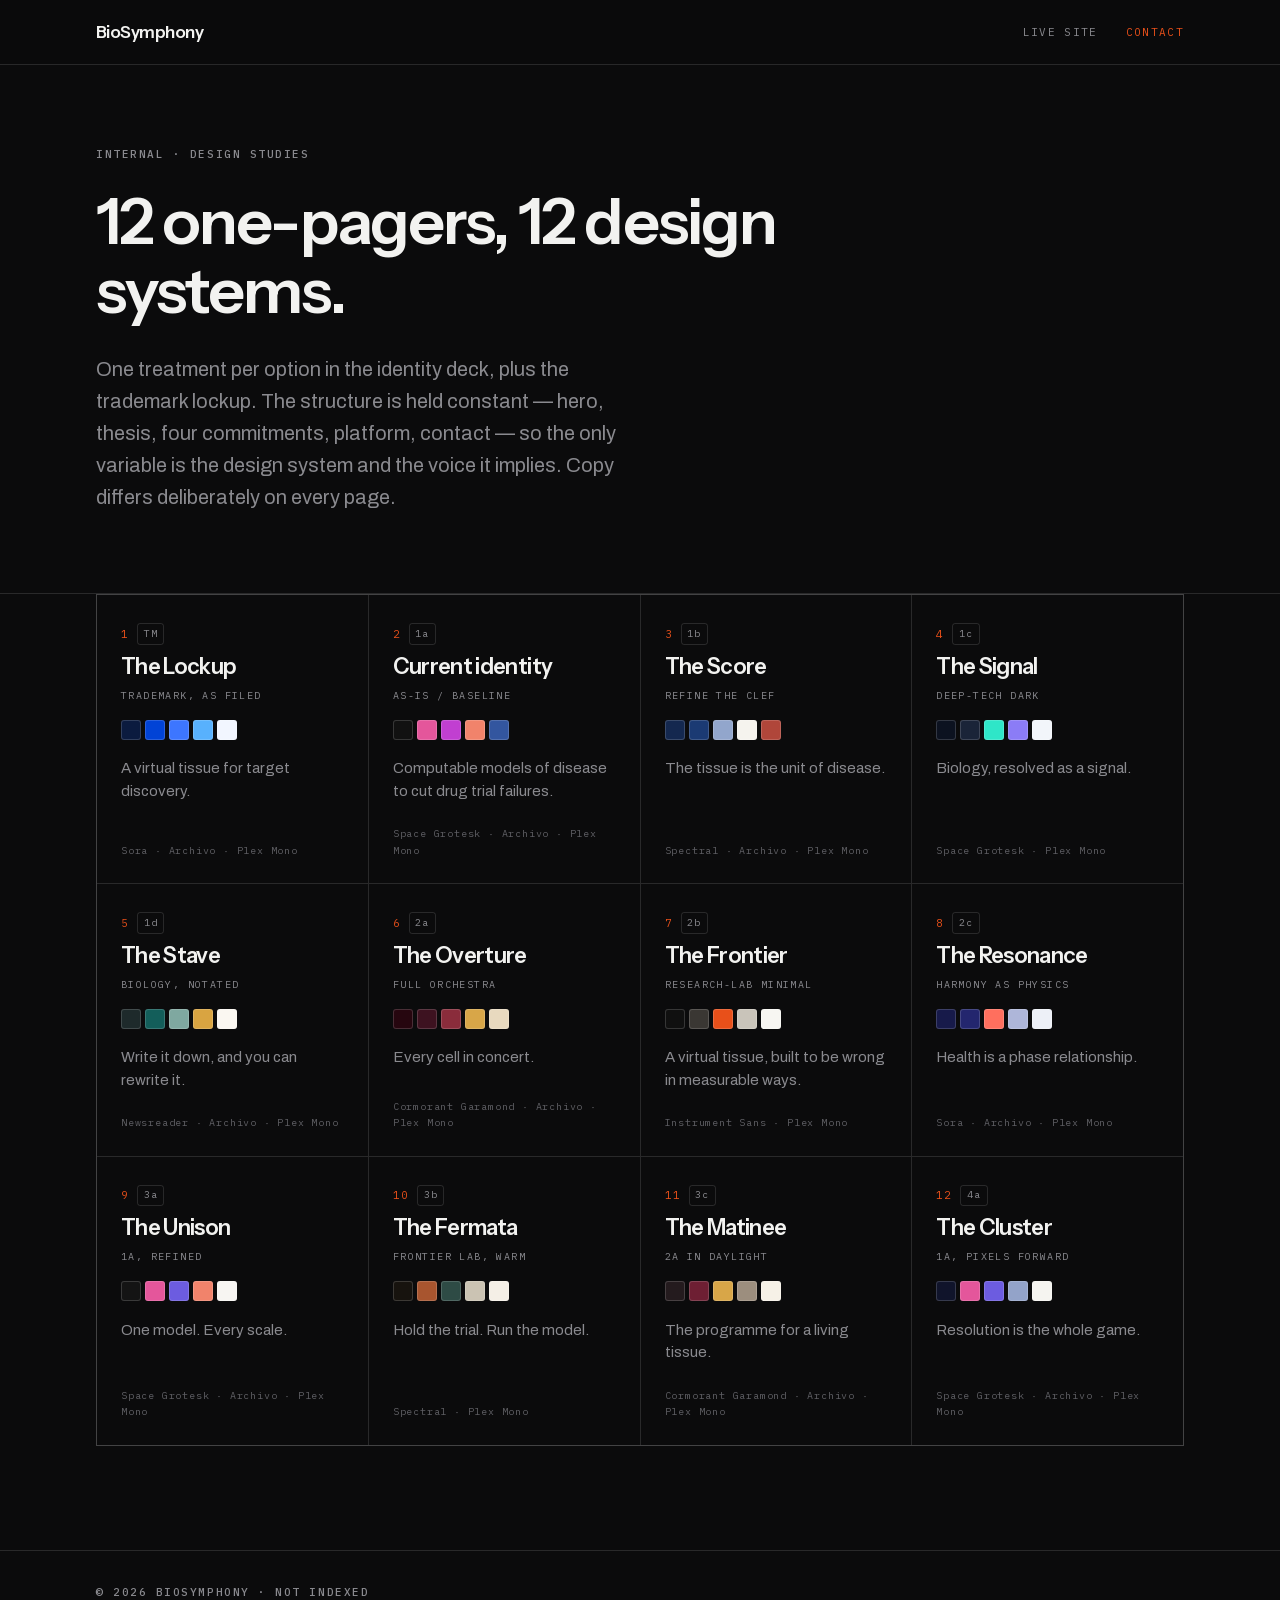
==== demo/index.html @ d331588b "Add /demo: 12 one-page design studies, one per identity option Twelve standalone one-pagers at /demo" ====
<!doctype html>
<html lang="en">
<head>
<meta charset="utf-8">
<meta name="viewport" content="width=device-width, initial-scale=1">
<title>Design studies · BioSymphony</title>
<meta name="description" content="12 one-page treatments of the BioSymphony identity, one per design system in the options deck.">
<meta name="robots" content="noindex, nofollow">
<meta name="theme-color" content="#0B0B0C">
<link rel="icon" type="image/svg+xml" href="/favicon.svg">
<link rel="stylesheet" href="/demo/demo.css">
<style>
  :root {
    --ink:#0B0B0C; --ink-2:#141416; --fg:#F2F2F0; --fg-2:#8A8A8F;
    --accent:#E8501A; --rule:rgba(255,255,255,.12);
    --display:'Instrument Sans',system-ui,sans-serif; --body:'Archivo',system-ui,sans-serif;
    --dw:600; --dt:-.03em; --maxw:76rem;
  }
  body { padding-bottom:3rem; }
  .grid { display:grid; grid-template-columns:repeat(auto-fill,minmax(16.5rem,1fr)); gap:1px;
          background:var(--rule); border:1px solid var(--rule); }
  .card { background:var(--ink); padding:1.75rem 1.5rem 1.5rem; text-decoration:none; color:inherit;
          display:flex; flex-direction:column; gap:.6rem; transition:background .16s ease; }
  .card:hover { background:var(--ink-2); }
  .chip { display:flex; align-items:center; gap:.5rem; }
  .num { font-family:var(--mono); font-size:.6875rem; letter-spacing:.1em; color:var(--accent); }
  .code { font-family:var(--mono); font-size:.625rem; letter-spacing:.1em; color:var(--fg-2);
          border:1px solid var(--rule); border-radius:3px; padding:.1rem .35rem; }
  .card h2 { font-size:1.375rem; }
  .card .k { font-family:var(--mono); font-size:.625rem; letter-spacing:.14em;
             text-transform:uppercase; color:var(--fg-2); }
  .sw { display:flex; gap:4px; margin:.35rem 0 .25rem; }
  .sw i { width:20px; height:20px; border-radius:3px; display:block;
          box-shadow:inset 0 0 0 1px rgba(255,255,255,.16); }
  .card .hl { font-size:.9375rem; line-height:1.5; color:var(--fg-2); margin-top:.25rem; }
  .card .t { font-family:var(--mono); font-size:.625rem; letter-spacing:.08em;
             color:#5E5E63; margin-top:auto; padding-top:.9rem; }
</style>
</head>
<body>

<header class="top">
  <div class="wrap">
    <a class="brand" href="/"><span class="name">BioSymphony</span></a>
    <nav><a href="/">Live site</a><a class="cta" href="mailto:contact@biosymphony.ai">Contact</a></nav>
  </div>
</header>

<main>
  <section class="hero" style="padding-block:clamp(3rem,8vw,5rem)">
    <div class="wrap">
      <span class="mono eyebrow">Internal · design studies</span>
      <h1 style="max-width:20ch">12 one-pagers, 12 design systems.</h1>
      <p class="lede">One treatment per option in the identity deck, plus the trademark lockup. The
      structure is held constant — hero, thesis, four commitments, platform, contact — so the only
      variable is the design system and the voice it implies. Copy differs deliberately on every page.</p>
    </div>
  </section>

  <section style="padding-top:0">
    <div class="wrap"><div class="grid"><a class="card" href="/demo/1">
      <div class="chip"><span class="num">1</span><span class="code">TM</span></div>
      <h2>The Lockup</h2>
      <p class="k">TRADEMARK, AS FILED</p>
      <div class="sw"><i style="background:#0B1B3F"></i><i style="background:#0143D6"></i><i style="background:#3D76FF"></i><i style="background:#58B1FD"></i><i style="background:#F2F6FF"></i></div>
      <p class="hl">A virtual tissue for target discovery.</p>
      <p class="t">Sora · Archivo · Plex Mono</p>
    </a><a class="card" href="/demo/2">
      <div class="chip"><span class="num">2</span><span class="code">1a</span></div>
      <h2>Current identity</h2>
      <p class="k">AS-IS / BASELINE</p>
      <div class="sw"><i style="background:#111111"></i><i style="background:#E4569B"></i><i style="background:#C13FD1"></i><i style="background:#F1836B"></i><i style="background:#33569F"></i></div>
      <p class="hl">Computable models of disease to cut drug trial failures.</p>
      <p class="t">Space Grotesk · Archivo · Plex Mono</p>
    </a><a class="card" href="/demo/3">
      <div class="chip"><span class="num">3</span><span class="code">1b</span></div>
      <h2>The Score</h2>
      <p class="k">REFINE THE CLEF</p>
      <div class="sw"><i style="background:#14284F"></i><i style="background:#1B3A73"></i><i style="background:#92A6CC"></i><i style="background:#F5F3EE"></i><i style="background:#B0463A"></i></div>
      <p class="hl">The tissue is the unit of disease.</p>
      <p class="t">Spectral · Archivo · Plex Mono</p>
    </a><a class="card" href="/demo/4">
      <div class="chip"><span class="num">4</span><span class="code">1c</span></div>
      <h2>The Signal</h2>
      <p class="k">DEEP-TECH DARK</p>
      <div class="sw"><i style="background:#0C1220"></i><i style="background:#1A2438"></i><i style="background:#2FE6C8"></i><i style="background:#8B7CF6"></i><i style="background:#F2F5FA"></i></div>
      <p class="hl">Biology, resolved as a signal.</p>
      <p class="t">Space Grotesk · Plex Mono</p>
    </a><a class="card" href="/demo/5">
      <div class="chip"><span class="num">5</span><span class="code">1d</span></div>
      <h2>The Stave</h2>
      <p class="k">BIOLOGY, NOTATED</p>
      <div class="sw"><i style="background:#1E2A2B"></i><i style="background:#135E5A"></i><i style="background:#7FA8A0"></i><i style="background:#D9A441"></i><i style="background:#FAF7F1"></i></div>
      <p class="hl">Write it down, and you can rewrite it.</p>
      <p class="t">Newsreader · Archivo · Plex Mono</p>
    </a><a class="card" href="/demo/6">
      <div class="chip"><span class="num">6</span><span class="code">2a</span></div>
      <h2>The Overture</h2>
      <p class="k">FULL ORCHESTRA</p>
      <div class="sw"><i style="background:#26060F"></i><i style="background:#3D1220"></i><i style="background:#8A2C3B"></i><i style="background:#D8A648"></i><i style="background:#E8D9BF"></i></div>
      <p class="hl">Every cell in concert.</p>
      <p class="t">Cormorant Garamond · Archivo · Plex Mono</p>
    </a><a class="card" href="/demo/7">
      <div class="chip"><span class="num">7</span><span class="code">2b</span></div>
      <h2>The Frontier</h2>
      <p class="k">RESEARCH-LAB MINIMAL</p>
      <div class="sw"><i style="background:#101010"></i><i style="background:#3A3733"></i><i style="background:#E8501A"></i><i style="background:#C9C4BA"></i><i style="background:#F7F6F2"></i></div>
      <p class="hl">A virtual tissue, built to be wrong in measurable ways.</p>
      <p class="t">Instrument Sans · Plex Mono</p>
    </a><a class="card" href="/demo/8">
      <div class="chip"><span class="num">8</span><span class="code">2c</span></div>
      <h2>The Resonance</h2>
      <p class="k">HARMONY AS PHYSICS</p>
      <div class="sw"><i style="background:#171A4A"></i><i style="background:#23266E"></i><i style="background:#FF6F5E"></i><i style="background:#AEB6D9"></i><i style="background:#EDF0F7"></i></div>
      <p class="hl">Health is a phase relationship.</p>
      <p class="t">Sora · Archivo · Plex Mono</p>
    </a><a class="card" href="/demo/9">
      <div class="chip"><span class="num">9</span><span class="code">3a</span></div>
      <h2>The Unison</h2>
      <p class="k">1A, REFINED</p>
      <div class="sw"><i style="background:#141414"></i><i style="background:#E4569B"></i><i style="background:#6C5CE0"></i><i style="background:#F1836B"></i><i style="background:#F7F5F2"></i></div>
      <p class="hl">One model. Every scale.</p>
      <p class="t">Space Grotesk · Archivo · Plex Mono</p>
    </a><a class="card" href="/demo/10">
      <div class="chip"><span class="num">10</span><span class="code">3b</span></div>
      <h2>The Fermata</h2>
      <p class="k">FRONTIER LAB, WARM</p>
      <div class="sw"><i style="background:#17130E"></i><i style="background:#A8552F"></i><i style="background:#2E4B45"></i><i style="background:#CBC3B3"></i><i style="background:#F4EFE6"></i></div>
      <p class="hl">Hold the trial. Run the model.</p>
      <p class="t">Spectral · Plex Mono</p>
    </a><a class="card" href="/demo/11">
      <div class="chip"><span class="num">11</span><span class="code">3c</span></div>
      <h2>The Matinee</h2>
      <p class="k">2A IN DAYLIGHT</p>
      <div class="sw"><i style="background:#241B1E"></i><i style="background:#6E1F33"></i><i style="background:#D8A648"></i><i style="background:#9C8E7E"></i><i style="background:#F6F1E7"></i></div>
      <p class="hl">The programme for a living tissue.</p>
      <p class="t">Cormorant Garamond · Archivo · Plex Mono</p>
    </a><a class="card" href="/demo/12">
      <div class="chip"><span class="num">12</span><span class="code">4a</span></div>
      <h2>The Cluster</h2>
      <p class="k">1A, PIXELS FORWARD</p>
      <div class="sw"><i style="background:#10142B"></i><i style="background:#E4569B"></i><i style="background:#6C5CE0"></i><i style="background:#93A3C9"></i><i style="background:#F5F4F0"></i></div>
      <p class="hl">Resolution is the whole game.</p>
      <p class="t">Space Grotesk · Archivo · Plex Mono</p>
    </a></div></div>
  </section>
</main>

<footer>
  <div class="wrap"><span class="mono">&copy; 2026 BioSymphony · not indexed</span></div>
</footer>
</body>
</html>
---- demo/demo.css ----
/* ============================================================
   BioSymphony demo scaffold
   Shared structure only. Every page supplies its own tokens
   (colour, type, ornament, rhythm) in an inline <style> block —
   the point of these pages is that the structure is constant
   and the design system is the variable.
   ============================================================ */

/* ---- self-hosted faces (no external requests) ---- */
@font-face { font-family:'Archivo';         font-weight:100 900; font-style:normal; font-display:swap; src:url('/fonts/archivo-var.woff2') format('woff2'); }
@font-face { font-family:'Space Grotesk';   font-weight:300 700; font-style:normal; font-display:swap; src:url('/fonts/spacegrotesk-var.woff2') format('woff2'); }
@font-face { font-family:'Sora';            font-weight:100 800; font-style:normal; font-display:swap; src:url('/fonts/sora-var.woff2') format('woff2'); }
@font-face { font-family:'Instrument Sans'; font-weight:400 700; font-style:normal; font-display:swap; src:url('/fonts/instrumentsans-var.woff2') format('woff2'); }
@font-face { font-family:'Newsreader';      font-weight:200 800; font-style:normal; font-display:swap; src:url('/fonts/newsreader-var.woff2') format('woff2'); }
@font-face { font-family:'Cormorant';       font-weight:300 700; font-style:normal; font-display:swap; src:url('/fonts/cormorant-var.woff2') format('woff2'); }
@font-face { font-family:'Spectral';        font-weight:300; font-style:normal; font-display:swap; src:url('/fonts/spectral-300.woff2') format('woff2'); }
@font-face { font-family:'Spectral';        font-weight:400; font-style:normal; font-display:swap; src:url('/fonts/spectral-400.woff2') format('woff2'); }
@font-face { font-family:'Plex Mono';       font-weight:400; font-style:normal; font-display:swap; src:url('/fonts/plexmono-400.woff2') format('woff2'); }
@font-face { font-family:'Plex Mono';       font-weight:500; font-style:normal; font-display:swap; src:url('/fonts/plexmono-500.woff2') format('woff2'); }

/* ---- defaults a page may override ---- */
:root {
  --ink:#0E0E0E; --ink-2:#1A1A1A; --fg:#F4F4F4; --fg-2:#A2A2A2;
  --accent:#E8501A; --accent-2:#C9C4BA; --rule:rgba(255,255,255,.12);
  --display:'Archivo',system-ui,sans-serif;
  --body:'Archivo',system-ui,sans-serif;
  --mono:'Plex Mono',ui-monospace,SFMono-Regular,Menlo,monospace;
  --dw:600;            /* display weight   */
  --dt:-0.02em;        /* display tracking */
  --dtr:none;          /* display transform */
  --dlh:1.08;          /* display line-height */
  --radius:0px;
  --maxw:64rem;
  --gut:clamp(1.25rem,5vw,4rem);
}

*,*::before,*::after { margin:0; padding:0; box-sizing:border-box; }
html { background:var(--ink); -webkit-text-size-adjust:100%; scroll-behavior:smooth; }
@media (prefers-reduced-motion:reduce){ html{scroll-behavior:auto} }

body {
  background:var(--ink); color:var(--fg);
  font-family:var(--body); font-size:1rem; line-height:1.65;
  -webkit-font-smoothing:antialiased; text-rendering:optimizeLegibility;
  overflow-x:hidden;
}

::selection { background:var(--accent); color:var(--ink); }
:focus-visible { outline:2px solid var(--accent); outline-offset:3px; border-radius:2px; }

.wrap { width:100%; max-width:var(--maxw); margin-inline:auto; padding-inline:var(--gut); }

/* ---- shared micro-typography ---- */
.mono {
  font-family:var(--mono); font-size:.6875rem; font-weight:500;
  letter-spacing:.14em; text-transform:uppercase; color:var(--fg-2);
}
.display {
  font-family:var(--display); font-weight:var(--dw);
  letter-spacing:var(--dt); text-transform:var(--dtr); line-height:var(--dlh);
}
.lede { color:var(--fg-2); font-size:clamp(1.0625rem,1.7vw,1.25rem); line-height:1.6; }

a { color:inherit; }
a.link {
  color:var(--accent); text-decoration:none;
  border-bottom:1px solid color-mix(in srgb, var(--accent) 40%, transparent);
  transition:border-color .18s ease, color .18s ease;
}
a.link:hover { border-bottom-color:var(--accent); }

/* ---- top bar ---- */
.top {
  position:sticky; top:0; z-index:10;
  background:color-mix(in srgb, var(--ink) 88%, transparent);
  backdrop-filter:blur(10px); -webkit-backdrop-filter:blur(10px);
  border-bottom:1px solid var(--rule);
}
.top .wrap { display:flex; align-items:center; gap:1rem; min-height:4rem; }
.brand { display:flex; align-items:center; gap:.6rem; text-decoration:none; }
.brand svg,.brand img { display:block; flex:none; }
.brand .name {
  font-family:var(--display); font-weight:var(--dw);
  letter-spacing:var(--dt); text-transform:var(--dtr);
  font-size:1.0625rem; line-height:1; white-space:nowrap;
}
.top nav { margin-left:auto; display:flex; align-items:center; gap:clamp(.75rem,2.5vw,1.75rem); }
.top nav a { font-family:var(--mono); font-size:.6875rem; letter-spacing:.12em; text-transform:uppercase; color:var(--fg-2); text-decoration:none; transition:color .18s ease; }
.top nav a:hover { color:var(--fg); }
.top nav a.cta { color:var(--accent); }
@media (max-width:34rem){ .top nav a.hide-sm { display:none; } }

/* ---- section rhythm ---- */
section { padding-block:clamp(3.5rem,9vw,6.5rem); }
section + section { border-top:1px solid var(--rule); }
.eyebrow { display:block; margin-bottom:1.5rem; }
h1 { font-size:clamp(2rem,6.2vw,4rem); }
h2 { font-size:clamp(1.5rem,3.6vw,2.25rem); }
h3 { font-size:1.0625rem; }
h1,h2,h3 { font-family:var(--display); font-weight:var(--dw); letter-spacing:var(--dt); line-height:var(--dlh); }

/* ---- hero ---- */
.hero { padding-block:clamp(4rem,12vw,8rem); }
.hero .lede { max-width:46ch; margin-top:1.75rem; }
.ornament { display:block; margin-bottom:clamp(2rem,5vw,3rem); }
.ornament svg,.ornament img { display:block; max-width:100%; height:auto; }

/* ---- thesis: one large statement ---- */
.thesis p {
  font-family:var(--display); font-weight:var(--dw);
  letter-spacing:var(--dt); line-height:1.28;
  font-size:clamp(1.375rem,3.2vw,2rem); max-width:24ch;
}
.thesis .after { font-family:var(--body); font-weight:400; letter-spacing:normal;
  font-size:1.0625rem; line-height:1.7; color:var(--fg-2); max-width:52ch; margin-top:1.75rem; }

/* ---- four principles ---- */
.grid4 { display:grid; grid-template-columns:1fr; gap:1px;
  background:var(--rule); border:1px solid var(--rule); border-radius:var(--radius); overflow:hidden; }
/* 2x2 rather than auto-fit: four items must never leave a dead cell */
@media (min-width:34rem){ .grid4 { grid-template-columns:repeat(2,1fr); } }
.grid4 > div { background:var(--ink); padding:clamp(1.5rem,3vw,2rem); }
.grid4 .n { font-family:var(--mono); font-size:.625rem; letter-spacing:.16em; color:var(--accent); display:block; margin-bottom:1rem; }
.grid4 h3 { margin-bottom:.6rem; }
.grid4 p { color:var(--fg-2); font-size:.9375rem; line-height:1.65; }

/* ---- capability rows ---- */
.rows { border-top:1px solid var(--rule); }
.row { display:grid; grid-template-columns:9rem 1fr; gap:clamp(1rem,4vw,3rem);
  padding-block:clamp(1.5rem,3.5vw,2.25rem); border-bottom:1px solid var(--rule); }
.row .k { font-family:var(--mono); font-size:.6875rem; letter-spacing:.12em; text-transform:uppercase; color:var(--fg-2); padding-top:.35em; }
.row h3 { margin-bottom:.5rem; }
.row p { color:var(--fg-2); max-width:56ch; }
@media (max-width:40rem){ .row { grid-template-columns:1fr; gap:.5rem; } }

/* ---- closing ---- */
.cta h2 { max-width:18ch; }
.cta p { color:var(--fg-2); max-width:44ch; margin-top:1.25rem; }
.cta .mail { display:inline-block; margin-top:2rem; font-family:var(--mono); font-size:.875rem; letter-spacing:.06em; }

footer { border-top:1px solid var(--rule); padding-block:2rem; }
footer .wrap { display:flex; flex-wrap:wrap; gap:.75rem 1.5rem; align-items:center; }
footer .mono { margin-right:auto; }

/* ---- demo chrome: the strip identifying which system this is ---- */
.spec {
  position:fixed; left:0; right:0; bottom:0; z-index:20;
  background:#0B0B0C; color:#E8E8E8; border-top:1px solid #262628;
  font-family:'Plex Mono',ui-monospace,Menlo,monospace; font-size:.6875rem;
}
.spec .wrap { display:flex; align-items:center; gap:.75rem 1rem; flex-wrap:wrap; min-height:2.75rem; padding-block:.5rem; max-width:none; }
.spec .tag { background:#232326; border-radius:3px; padding:.15rem .45rem; letter-spacing:.08em; }
.spec .nm { color:#fff; letter-spacing:.04em; }
.spec .sw { display:flex; gap:3px; }
.spec .sw i { width:14px; height:14px; border-radius:2px; display:block; box-shadow:inset 0 0 0 1px rgba(255,255,255,.14); }
.spec .meta { color:#8A8A8F; }
.spec .nav { margin-left:auto; display:flex; gap:.85rem; }
.spec .nav a { color:#8A8A8F; text-decoration:none; }
.spec .nav a:hover { color:#fff; }
body { padding-bottom:4.5rem; }
@media (max-width:34rem){ .spec .meta { display:none; } }
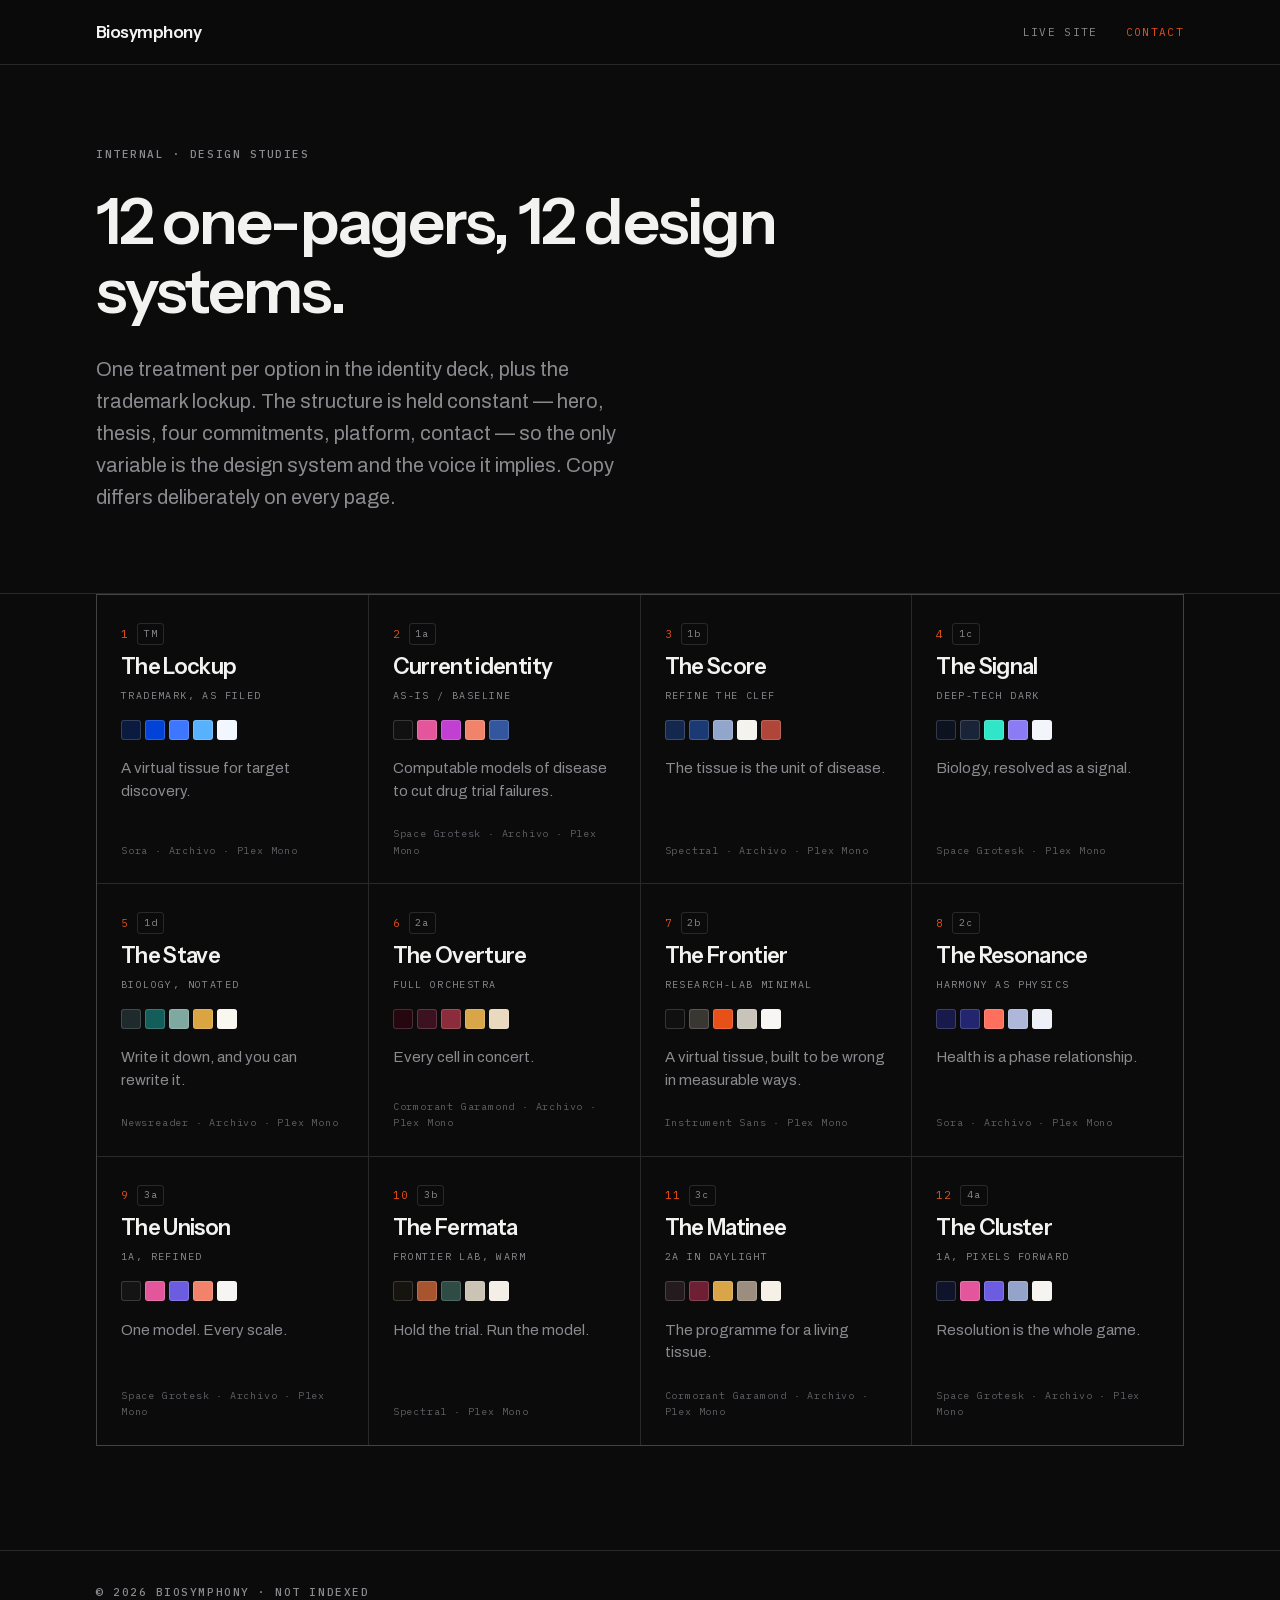
==== commit 214272ed: "Hero: 'The virtual tissue.'; normalise wordmark to Biosymphony The positioning moves from the virtua" ====
--- a/demo/index.html
+++ b/demo/index.html
@@ -3,8 +3,8 @@
 <head>
 <meta charset="utf-8">
 <meta name="viewport" content="width=device-width, initial-scale=1">
-<title>Design studies · BioSymphony</title>
-<meta name="description" content="12 one-page treatments of the BioSymphony identity, one per design system in the options deck.">
+<title>Design studies · Biosymphony</title>
+<meta name="description" content="12 one-page treatments of the Biosymphony identity, one per design system in the options deck.">
 <meta name="robots" content="noindex, nofollow">
 <meta name="theme-color" content="#0B0B0C">
 <link rel="icon" type="image/svg+xml" href="/favicon.svg">
@@ -41,7 +41,7 @@
 
 <header class="top">
   <div class="wrap">
-    <a class="brand" href="/"><span class="name">BioSymphony</span></a>
+    <a class="brand" href="/"><span class="name">Biosymphony</span></a>
     <nav><a href="/">Live site</a><a class="cta" href="mailto:contact@biosymphony.ai">Contact</a></nav>
   </div>
 </header>
@@ -147,7 +147,7 @@
 </main>
 
 <footer>
-  <div class="wrap"><span class="mono">&copy; 2026 BioSymphony · not indexed</span></div>
+  <div class="wrap"><span class="mono">&copy; 2026 Biosymphony · not indexed</span></div>
 </footer>
 </body>
 </html>
--- a/demo/demo.css
+++ b/demo/demo.css
@@ -1,5 +1,5 @@
 /* ============================================================
-   BioSymphony demo scaffold
+   Biosymphony demo scaffold
    Shared structure only. Every page supplies its own tokens
    (colour, type, ornament, rhythm) in an inline <style> block —
    the point of these pages is that the structure is constant
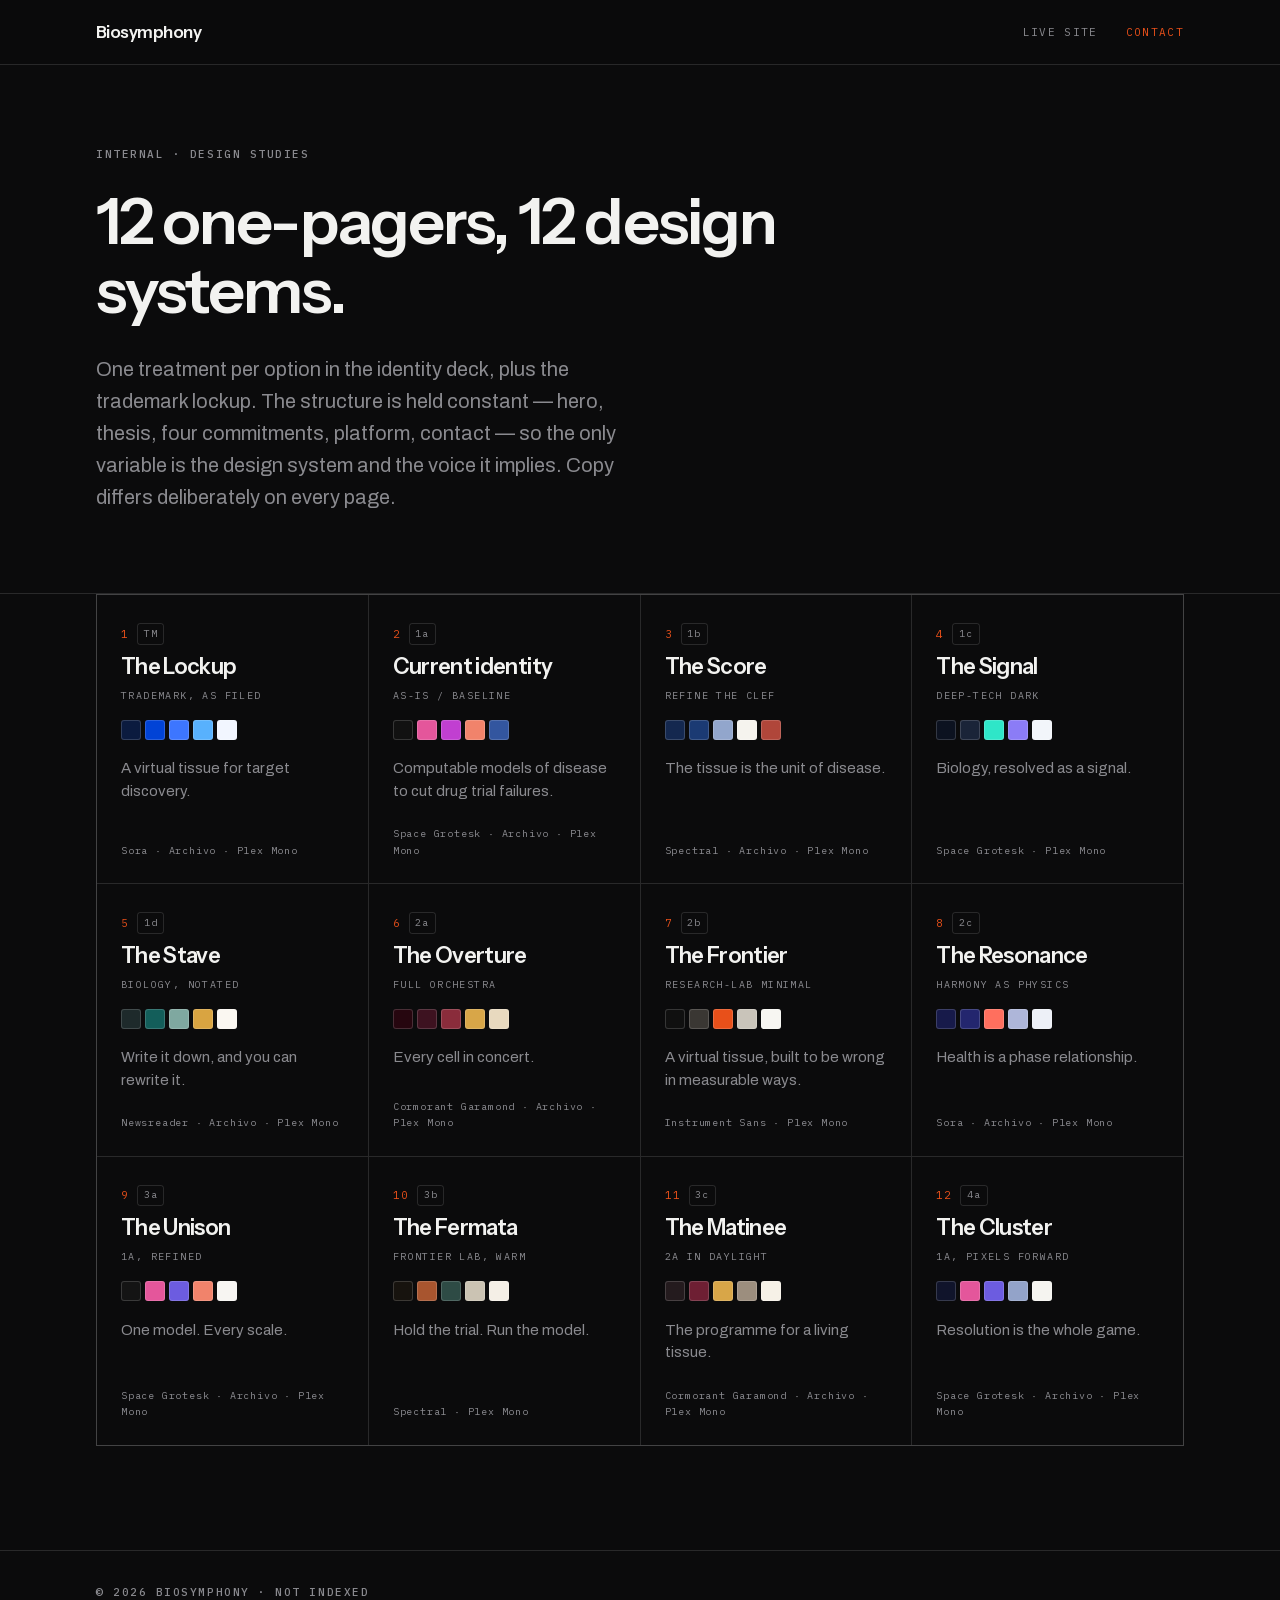
==== commit b08fcb13: "Fix project-path demos and check the site before deployment" ====
--- a/demo/index.html
+++ b/demo/index.html
@@ -7,8 +7,8 @@
 <meta name="description" content="12 one-page treatments of the Biosymphony identity, one per design system in the options deck.">
 <meta name="robots" content="noindex, nofollow">
 <meta name="theme-color" content="#0B0B0C">
-<link rel="icon" type="image/svg+xml" href="/favicon.svg">
-<link rel="stylesheet" href="/demo/demo.css">
+<link rel="icon" type="image/svg+xml" href="../favicon.svg">
+<link rel="stylesheet" href="demo.css">
 <style>
   :root {
     --ink:#0B0B0C; --ink-2:#141416; --fg:#F2F2F0; --fg-2:#8A8A8F;
@@ -34,15 +34,15 @@
           box-shadow:inset 0 0 0 1px rgba(255,255,255,.16); }
   .card .hl { font-size:.9375rem; line-height:1.5; color:var(--fg-2); margin-top:.25rem; }
   .card .t { font-family:var(--mono); font-size:.625rem; letter-spacing:.08em;
-             color:#5E5E63; margin-top:auto; padding-top:.9rem; }
+             color:#8A8A8F; margin-top:auto; padding-top:.9rem; }
 </style>
 </head>
 <body>
 
 <header class="top">
   <div class="wrap">
-    <a class="brand" href="/"><span class="name">Biosymphony</span></a>
-    <nav><a href="/">Live site</a><a class="cta" href="mailto:contact@biosymphony.ai">Contact</a></nav>
+    <a class="brand" href="../"><span class="name">Biosymphony</span></a>
+    <nav><a href="../">Live site</a><a class="cta" href="mailto:contact@biosymphony.ai">Contact</a></nav>
   </div>
 </header>
 
@@ -58,84 +58,84 @@
   </section>
 
   <section style="padding-top:0">
-    <div class="wrap"><div class="grid"><a class="card" href="/demo/1">
+    <div class="wrap"><div class="grid"><a class="card" href="1/">
       <div class="chip"><span class="num">1</span><span class="code">TM</span></div>
       <h2>The Lockup</h2>
       <p class="k">TRADEMARK, AS FILED</p>
       <div class="sw"><i style="background:#0B1B3F"></i><i style="background:#0143D6"></i><i style="background:#3D76FF"></i><i style="background:#58B1FD"></i><i style="background:#F2F6FF"></i></div>
       <p class="hl">A virtual tissue for target discovery.</p>
       <p class="t">Sora · Archivo · Plex Mono</p>
-    </a><a class="card" href="/demo/2">
+    </a><a class="card" href="2/">
       <div class="chip"><span class="num">2</span><span class="code">1a</span></div>
       <h2>Current identity</h2>
       <p class="k">AS-IS / BASELINE</p>
       <div class="sw"><i style="background:#111111"></i><i style="background:#E4569B"></i><i style="background:#C13FD1"></i><i style="background:#F1836B"></i><i style="background:#33569F"></i></div>
       <p class="hl">Computable models of disease to cut drug trial failures.</p>
       <p class="t">Space Grotesk · Archivo · Plex Mono</p>
-    </a><a class="card" href="/demo/3">
+    </a><a class="card" href="3/">
       <div class="chip"><span class="num">3</span><span class="code">1b</span></div>
       <h2>The Score</h2>
       <p class="k">REFINE THE CLEF</p>
       <div class="sw"><i style="background:#14284F"></i><i style="background:#1B3A73"></i><i style="background:#92A6CC"></i><i style="background:#F5F3EE"></i><i style="background:#B0463A"></i></div>
       <p class="hl">The tissue is the unit of disease.</p>
       <p class="t">Spectral · Archivo · Plex Mono</p>
-    </a><a class="card" href="/demo/4">
+    </a><a class="card" href="4/">
       <div class="chip"><span class="num">4</span><span class="code">1c</span></div>
       <h2>The Signal</h2>
       <p class="k">DEEP-TECH DARK</p>
       <div class="sw"><i style="background:#0C1220"></i><i style="background:#1A2438"></i><i style="background:#2FE6C8"></i><i style="background:#8B7CF6"></i><i style="background:#F2F5FA"></i></div>
       <p class="hl">Biology, resolved as a signal.</p>
       <p class="t">Space Grotesk · Plex Mono</p>
-    </a><a class="card" href="/demo/5">
+    </a><a class="card" href="5/">
       <div class="chip"><span class="num">5</span><span class="code">1d</span></div>
       <h2>The Stave</h2>
       <p class="k">BIOLOGY, NOTATED</p>
       <div class="sw"><i style="background:#1E2A2B"></i><i style="background:#135E5A"></i><i style="background:#7FA8A0"></i><i style="background:#D9A441"></i><i style="background:#FAF7F1"></i></div>
       <p class="hl">Write it down, and you can rewrite it.</p>
       <p class="t">Newsreader · Archivo · Plex Mono</p>
-    </a><a class="card" href="/demo/6">
+    </a><a class="card" href="6/">
       <div class="chip"><span class="num">6</span><span class="code">2a</span></div>
       <h2>The Overture</h2>
       <p class="k">FULL ORCHESTRA</p>
       <div class="sw"><i style="background:#26060F"></i><i style="background:#3D1220"></i><i style="background:#8A2C3B"></i><i style="background:#D8A648"></i><i style="background:#E8D9BF"></i></div>
       <p class="hl">Every cell in concert.</p>
       <p class="t">Cormorant Garamond · Archivo · Plex Mono</p>
-    </a><a class="card" href="/demo/7">
+    </a><a class="card" href="7/">
       <div class="chip"><span class="num">7</span><span class="code">2b</span></div>
       <h2>The Frontier</h2>
       <p class="k">RESEARCH-LAB MINIMAL</p>
       <div class="sw"><i style="background:#101010"></i><i style="background:#3A3733"></i><i style="background:#E8501A"></i><i style="background:#C9C4BA"></i><i style="background:#F7F6F2"></i></div>
       <p class="hl">A virtual tissue, built to be wrong in measurable ways.</p>
       <p class="t">Instrument Sans · Plex Mono</p>
-    </a><a class="card" href="/demo/8">
+    </a><a class="card" href="8/">
       <div class="chip"><span class="num">8</span><span class="code">2c</span></div>
       <h2>The Resonance</h2>
       <p class="k">HARMONY AS PHYSICS</p>
       <div class="sw"><i style="background:#171A4A"></i><i style="background:#23266E"></i><i style="background:#FF6F5E"></i><i style="background:#AEB6D9"></i><i style="background:#EDF0F7"></i></div>
       <p class="hl">Health is a phase relationship.</p>
       <p class="t">Sora · Archivo · Plex Mono</p>
-    </a><a class="card" href="/demo/9">
+    </a><a class="card" href="9/">
       <div class="chip"><span class="num">9</span><span class="code">3a</span></div>
       <h2>The Unison</h2>
       <p class="k">1A, REFINED</p>
       <div class="sw"><i style="background:#141414"></i><i style="background:#E4569B"></i><i style="background:#6C5CE0"></i><i style="background:#F1836B"></i><i style="background:#F7F5F2"></i></div>
       <p class="hl">One model. Every scale.</p>
       <p class="t">Space Grotesk · Archivo · Plex Mono</p>
-    </a><a class="card" href="/demo/10">
+    </a><a class="card" href="10/">
       <div class="chip"><span class="num">10</span><span class="code">3b</span></div>
       <h2>The Fermata</h2>
       <p class="k">FRONTIER LAB, WARM</p>
       <div class="sw"><i style="background:#17130E"></i><i style="background:#A8552F"></i><i style="background:#2E4B45"></i><i style="background:#CBC3B3"></i><i style="background:#F4EFE6"></i></div>
       <p class="hl">Hold the trial. Run the model.</p>
       <p class="t">Spectral · Plex Mono</p>
-    </a><a class="card" href="/demo/11">
+    </a><a class="card" href="11/">
       <div class="chip"><span class="num">11</span><span class="code">3c</span></div>
       <h2>The Matinee</h2>
       <p class="k">2A IN DAYLIGHT</p>
       <div class="sw"><i style="background:#241B1E"></i><i style="background:#6E1F33"></i><i style="background:#D8A648"></i><i style="background:#9C8E7E"></i><i style="background:#F6F1E7"></i></div>
       <p class="hl">The programme for a living tissue.</p>
       <p class="t">Cormorant Garamond · Archivo · Plex Mono</p>
-    </a><a class="card" href="/demo/12">
+    </a><a class="card" href="12/">
       <div class="chip"><span class="num">12</span><span class="code">4a</span></div>
       <h2>The Cluster</h2>
       <p class="k">1A, PIXELS FORWARD</p>
--- a/demo/demo.css
+++ b/demo/demo.css
@@ -7,16 +7,16 @@
    ============================================================ */
 
 /* ---- self-hosted faces (no external requests) ---- */
-@font-face { font-family:'Archivo';         font-weight:100 900; font-style:normal; font-display:swap; src:url('/fonts/archivo-var.woff2') format('woff2'); }
-@font-face { font-family:'Space Grotesk';   font-weight:300 700; font-style:normal; font-display:swap; src:url('/fonts/spacegrotesk-var.woff2') format('woff2'); }
-@font-face { font-family:'Sora';            font-weight:100 800; font-style:normal; font-display:swap; src:url('/fonts/sora-var.woff2') format('woff2'); }
-@font-face { font-family:'Instrument Sans'; font-weight:400 700; font-style:normal; font-display:swap; src:url('/fonts/instrumentsans-var.woff2') format('woff2'); }
-@font-face { font-family:'Newsreader';      font-weight:200 800; font-style:normal; font-display:swap; src:url('/fonts/newsreader-var.woff2') format('woff2'); }
-@font-face { font-family:'Cormorant';       font-weight:300 700; font-style:normal; font-display:swap; src:url('/fonts/cormorant-var.woff2') format('woff2'); }
-@font-face { font-family:'Spectral';        font-weight:300; font-style:normal; font-display:swap; src:url('/fonts/spectral-300.woff2') format('woff2'); }
-@font-face { font-family:'Spectral';        font-weight:400; font-style:normal; font-display:swap; src:url('/fonts/spectral-400.woff2') format('woff2'); }
-@font-face { font-family:'Plex Mono';       font-weight:400; font-style:normal; font-display:swap; src:url('/fonts/plexmono-400.woff2') format('woff2'); }
-@font-face { font-family:'Plex Mono';       font-weight:500; font-style:normal; font-display:swap; src:url('/fonts/plexmono-500.woff2') format('woff2'); }
+@font-face { font-family:'Archivo';         font-weight:100 900; font-style:normal; font-display:swap; src:url('../fonts/archivo-var.woff2') format('woff2'); }
+@font-face { font-family:'Space Grotesk';   font-weight:300 700; font-style:normal; font-display:swap; src:url('../fonts/spacegrotesk-var.woff2') format('woff2'); }
+@font-face { font-family:'Sora';            font-weight:100 800; font-style:normal; font-display:swap; src:url('../fonts/sora-var.woff2') format('woff2'); }
+@font-face { font-family:'Instrument Sans'; font-weight:400 700; font-style:normal; font-display:swap; src:url('../fonts/instrumentsans-var.woff2') format('woff2'); }
+@font-face { font-family:'Newsreader';      font-weight:200 800; font-style:normal; font-display:swap; src:url('../fonts/newsreader-var.woff2') format('woff2'); }
+@font-face { font-family:'Cormorant';       font-weight:300 700; font-style:normal; font-display:swap; src:url('../fonts/cormorant-var.woff2') format('woff2'); }
+@font-face { font-family:'Spectral';        font-weight:300; font-style:normal; font-display:swap; src:url('../fonts/spectral-300.woff2') format('woff2'); }
+@font-face { font-family:'Spectral';        font-weight:400; font-style:normal; font-display:swap; src:url('../fonts/spectral-400.woff2') format('woff2'); }
+@font-face { font-family:'Plex Mono';       font-weight:400; font-style:normal; font-display:swap; src:url('../fonts/plexmono-400.woff2') format('woff2'); }
+@font-face { font-family:'Plex Mono';       font-weight:500; font-style:normal; font-display:swap; src:url('../fonts/plexmono-500.woff2') format('woff2'); }
 
 /* ---- defaults a page may override ---- */
 :root {
@@ -157,5 +157,13 @@
 .spec .nav { margin-left:auto; display:flex; gap:.85rem; }
 .spec .nav a { color:#8A8A8F; text-decoration:none; }
 .spec .nav a:hover { color:#fff; }
+/* keys vs swipe: show whichever the device actually has */
+.spec .hint { color:#5E5E63; letter-spacing:.06em; white-space:nowrap; }
+.spec .hint b { font-weight:400; }
+.spec .hint .t { display:none; }
+@media (hover:none) {
+  .spec .hint .k { display:none; }
+  .spec .hint .t { display:inline; }
+}
 body { padding-bottom:4.5rem; }
 @media (max-width:34rem){ .spec .meta { display:none; } }
